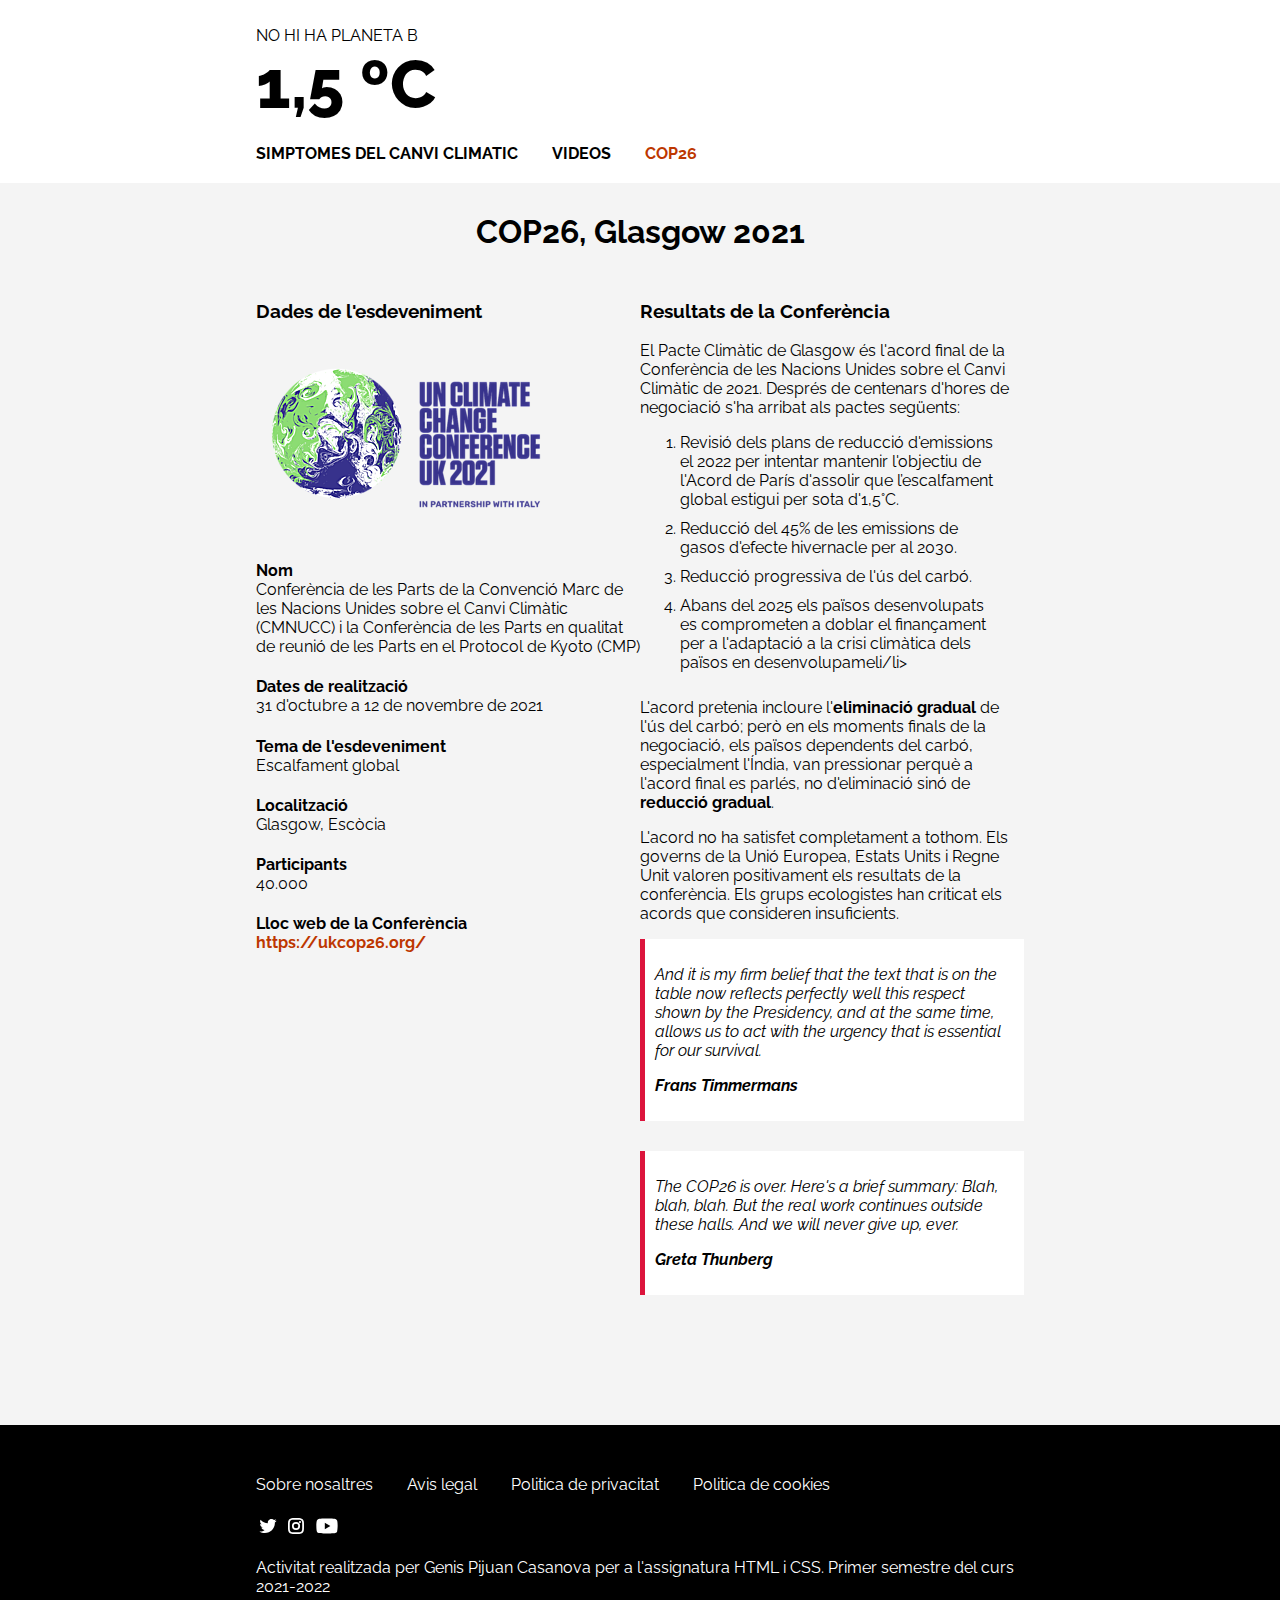
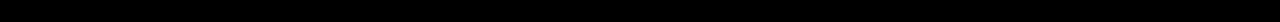
==== cop26.html @ 016f0b59 "Add files via upload" ====
<!DOCTYPE html>
<html lang="ca">
<head>
	<title>cop26</title>
	<meta charset="utf-8">
	<link rel="stylesheet" type="text/css" href="css/estils.css">
	<link href="https://fonts.googleapis.com/css2?family=Raleway:ital,wght@0,400;0,600;0,800;1,400&display=swap" rel="stylesheet">
</head>
<body>
	<header>
		<div class="web-resize">
			<div class="noplaneta">
				<p>NO HI HA PLANETA B</p>
			</div>
			<div class="temp">
				<a href="index.html">1,5 ºC</a>
			</div>
			<nav>
				<ul>
					<li><a href="simptomes.html">SIMPTOMES DEL CANVI CLIMATIC</a></li>
					<li><a href="videos.html">VIDEOS</a></li>
					<li><a class="active" href="cop26.html">COP26</a></li>
				</ul>
			</nav>
		</div>
	</header>
	<main>
		<div class="web-resize">
			<h1>COP26, Glasgow 2021</h1>
			<section class="section-cop26">
				<article class="article-cop26">
					<h3>Dades de l'esdeveniment</h3>
					<img class="img-cop26" src="img/COP26_Logo.png" alt="logo cop26">
					<h4>Nom</h4>
					<p class="p-cop26">Conferència de les Parts de la Convenció Marc de les Nacions Unides sobre el Canvi Climàtic (CMNUCC) i la Conferència de les Parts en qualitat de reunió de les Parts en el Protocol de Kyoto (CMP)</p>
					<h4>Dates de realització</h4>
					<p class="p-cop26">31 d'octubre a 12 de novembre de 2021</p>
					<h4>Tema de l'esdeveniment</h4>
					<p class="p-cop26">Escalfament global</p>
					<h4>Localització</h4>
					<p class="p-cop26">Glasgow, Escòcia</p>
					<h4>Participants</h4>
					<p class="p-cop26">40.000</p>
					<h4>Lloc web de la Conferència</h4>
					<p class="p-cop26"><a class="link" href="https://ukcop26.org/">https://ukcop26.org/</a></p>
				</article>
				<article class="article-cop26">
					<h3>Resultats de la Conferència</h3>
					<p>El Pacte Climàtic de Glasgow és l'acord final de la Conferència de les Nacions Unides sobre el Canvi Climàtic de 2021. Després de centenars d'hores de negociació s'ha arribat als pactes següents:</p>
					<ol>
						<li class="li-cop26">Revisió dels plans de reducció d'emissions el 2022 per intentar mantenir l'objectiu de l'Acord de París d'assolir que l’escalfament global estigui per sota d'1,5°C.</li>
						<li class="li-cop26">Reducció del 45% de les emissions de gasos d'efecte hivernacle per al 2030.</li>
						<li class="li-cop26">Reducció progressiva de l'ús del carbó.</li>
						<li class="li-cop26">Abans del 2025 els països desenvolupats es comprometen a doblar el finançament per a l'adaptació a la crisi climàtica dels països en desenvolupameli/li>						
					</ol>
					<p>L'acord pretenia incloure l'<b>eliminació gradual</b> de l'ús del carbó; però en els moments finals de la negociació, els països dependents del carbó, especialment l'Índia, van pressionar perquè a l'acord final es parlés, no d'eliminació sinó de <b>reducció gradual</b>.</p>
					<p>L'acord no ha satisfet completament a tothom. Els governs de la Unió Europea, Estats Units i Regne Unit valoren positivament els resultats de la conferència. Els grups ecologistes han criticat els acords que consideren insuficients.</p>
					<div class="box-cop26">
						<p><i>And it is my firm belief that the text that is on the table now reflects perfectly well this respect shown by the Presidency, and at the same time, allows us to act with the urgency that is essential for our survival.</i> </p>
						<p><i><b>Frans Timmermans</b></i></p>
					</div>
					<div class="box-cop26">
						<p><i>The COP26 is over. Here's a brief summary: Blah, blah, blah. But the real work continues outside these halls. And we will never give up, ever.</i></p>
						<p><i><b>Greta Thunberg</b></i></p>
					</div>					
				</article>
			</section>
		</div>
	</main>
	<footer>
		<div class="web-resize">
			<li><a href=".htm">Sobre nosaltres</a></li>
			<li><a href=".html">Avis legal</a></li>
			<li><a href=".html">Politica de privacitat</a></li>
			<li><a href=".html">Politica de cookies</a></li>
			<div class="footer-div">
				<a href=".html"><img src="img/twitter.svg" alt="icona de Twitter"></a>
				<a href=".html"><img src="img/instagram.svg" alt="icona de Instagram"></a>
				<a href=".html"><img src="img/youtube.svg" alt="icona de Youtube"></a>
			</div>
			<p>Activitat realitzada per Genis Pijuan Casanova per a l'assignatura HTML i CSS. Primer semestre del curs 2021-2022</p>
		</div>
	</footer>
</body>
</html>
---- css/estils.css ----
:root {
  --negre: rgb(0, 0, 0);
  --blanc: rgb(255, 255, 255);
  --colorlinks: rgb(189, 55, 0);
  --colormain: rgb(244, 244, 244);
}

body{
    font-family: Raleway;
    margin: unset;
}
ul {
    list-style-type: none;
    margin: 0;
    padding: 0;
    padding-bottom: 20px;
}
a {
    text-decoration:none;
}
header li {
    padding-top: 5px;
    font-weight: bold;
}
header a:hover {
    color: rgba(0,0,0,0.5);
}
header a {
    color:black;
}
footer a{
    color: white;
}
footer a:hover {
    color: var(--colorlinks);
}
footer img:hover {
    opacity: 0.7;
}
footer p{
    color: white;
}
main{
    background-color: var(--colormain);
    text-align: center;
    padding-bottom: 100px;
}
footer {
    background-color: black;
    padding-top: 50px;
    text-decoration-color: white;
    padding-bottom: 10px;
}
h1{
    padding-top: 30px;
    margin-top: 0px;
    padding-bottom: 10px;
}
li {
    display: inline;
    padding-right: 30px;
}
.web-resize{
    margin-left: 20%;
    margin-right: 20%;
}
article{
    background-color: white;
    flex: 200px;
    text-align: center;
}
.footer-div {
    padding-top: 20px;
}
.noplaneta{
    padding-top: 10px;
}
.noplaneta p{
    margin-bottom: unset;
}
.active {
    color: var(--colorlinks);
}
.link {
    color: var(--colorlinks);
    font-weight: bold;
}
.link:hover {
    color: var(--negre);
}


/*----------videos----------*/
.section-videos {
    display: grid;
    grid-template-columns: repeat(2, 1fr);
}
.article-video{
    background-color: white;
    margin-bottom: 40px;
    margin-left: 10px;
    margin-right: 10px;
    text-align: center;
}
.temp{
    font-size: 50pt;
    font-weight: 800;
    font-family: Raleway;
    padding-bottom: 20px;    
}

.embed-container {
    position: relative;
    padding-bottom: 56.25%;
    height: 0;
    overflow: hidden;
}
.embed-container iframe {
    position: absolute;
    top:0;
    left: 0;
    width: 100%;
    height: 100%;
}


/*----------Simptomes----------*/
.article-simptomes{
    display: flex;
    flex-wrap: wrap;
    background-color: white;
    margin-bottom: 20px;
}
.article-simptomes div {
    flex-basis: 1px;
    flex-grow: 1;
}
.seccio-imatge {
    padding: 20px 0px 20px 20px;
}
.seccio-text{
    padding: 20px;
    text-align: left;
}
.seccio-buida {
    background-color: var(--colormain);
}


/*----------cop26----------*/
.section-cop26 {
    display: flex;
    flex-direction: row;
}
.article-cop26 {
    text-align: left;
    background-color: unset;
}
h4 {
    margin-bottom: 0px;
}
.p-cop26 {
    margin-top: 0px;
}
.li-cop26 {
    padding-bottom: 10px;
    display: revert;
}
.box-cop26 {
    background-color: white;
    border-left-style: solid;
    border-left-color: rgb(220,20,60);
    border-left-width: 5px;
    padding: 10px;
    margin-bottom: 30px;
}


/*----------index----------*/
.index-img{
    background-image: url("../img/bg-hero-home.jpg");
    background-size: cover;
    resize: both;
    width: 100%;
    height: 300px;
    display: flex;
    justify-content: center;
    align-content: center;
    flex-direction: column;
    color: white;

}
.index-img p {
    font-size: 55px;
    text-align: left;
    margin-left: 20%;
    margin-right: 20%;
}
.text-left{
    text-align: left;
}
.section-index {
    display: flex;
    flex-direction: row;
}
#padd-top{
    padding-top: 100px;
    margin-bottom: unset;
}
.noticia{
    padding: 0px 20px 40px 20px;
    text-align: left;
    flex: 200px;
    background-color: unset;
}
.noticia a{
    text-align: left;
    color: var(--colorlinks);
    display: block;
    font-weight: bold;
}
.noticia a:hover {
    color: var(--negre);
}
.mes-link{
    text-decoration:underline;
    text-decoration-style: dotted;
    text-underline-offset: 10px;
    color: var(--colorlinks);
    font-weight: bold;
}
.mes-link:hover {
    color: var(--negre);
}
.formulari{
    background-color: rgb(242, 232, 228);
    padding-top: 20px;
    padding-right: 10%;
    padding-left: 10%;
    text-align: left;
}
.form-input {
    width: 100%;
    margin-top: 20px;
    height: 50px;
    font-size: 20px;
    padding-left: 20px;
    border-style: solid;
}
.formulari h1{
    margin-bottom: unset;
    text-align: center;
}
.checkbox-input {
    outline: 1px solid;    
}
.button {
    background-color: var(--colorlinks);
    color: var(--blanc);
    border: unset;
    width: 40%;
    height: 50px;
    margin-top: 20px;
    margin-bottom: 50px;
}
.button:hover {
    background-color: var(--negre);
    color: var(--blanc);
}
.form-size {
    padding-left: 35%;
    padding-right: 35%;
}


@media all and (max-width:767px) {
    body {
        text-align: center;
    }
    main {
        padding: 10px;
        padding-bottom: 40px;
    }
    header {
        position: -webkit-sticky; /* Safari */
        position: sticky;
        top: 0;
        background-color: white;
        z-index: 99;
    }
    .web-resize{
        margin-left: unset;
        margin-right: unset;
    }
    li {
        display: revert;
        padding-right: unset;
    }


    /*----------videos----------*/    
    main .section-videos {
        display: grid;
        grid-template-columns: repeat(1, 1fr);
    }

    /*----------cop26----------*/
    .section-cop26 {
        flex-direction: column;
        padding: 10px;
    }

    /*----------index----------*/
    .section-index {
        display: unset;
    }
    .form-size {
        padding-left: unset;
        padding-right: unset;
    }
    .index-img p {
        text-align: left;
        padding-left: 10px;
        margin-left: unset;
        margin-right: unset;

    }

    /*----------simptomes----------*/
    .article-simptomes {
        display: unset;
        flex-wrap: unset;
    }
    .seccio-text {
        padding-top: unset;
        padding-left: unset;
        padding-right: unset;
    }
    .seccio-imatge {
        padding-bottom: unset;
        padding-left: unset;
    }
}
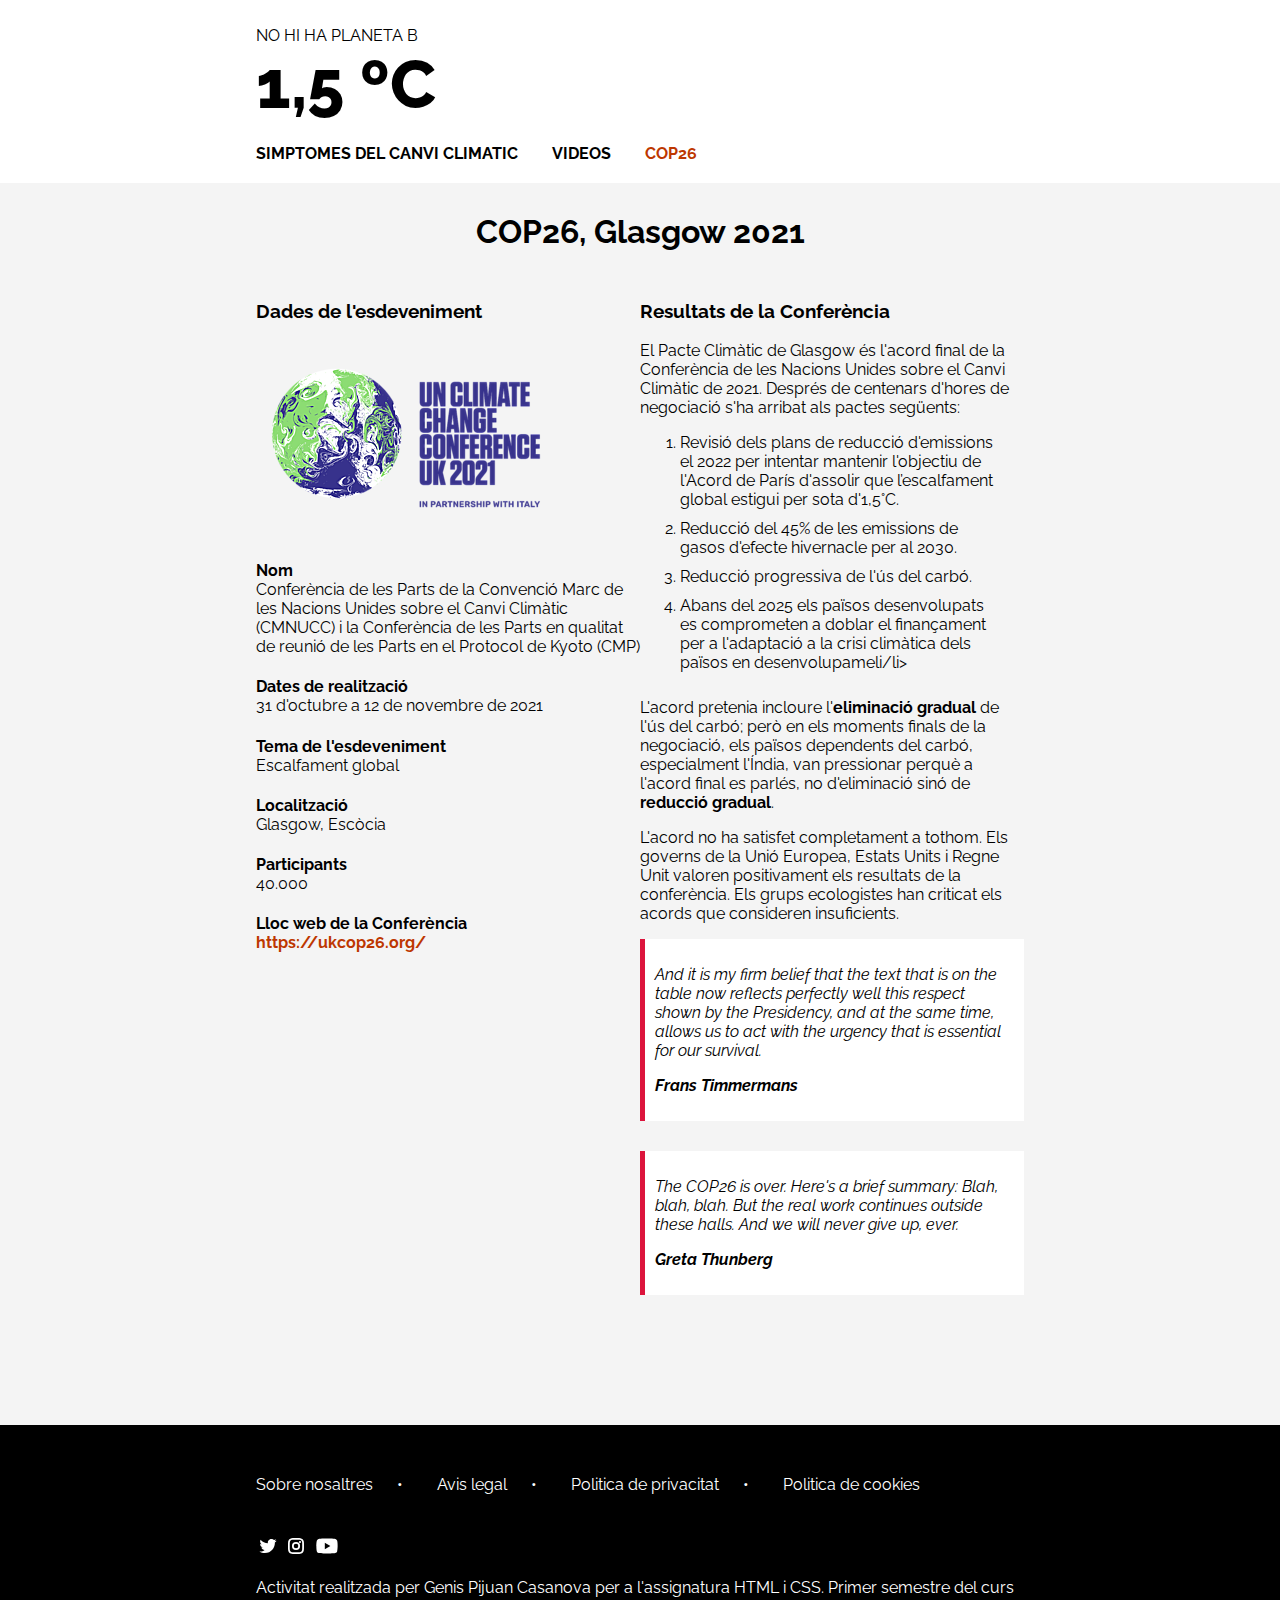
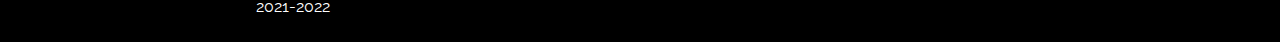
==== commit af94afbd: "Add files via upload" ====
--- a/cop26.html
+++ b/cop26.html
@@ -69,10 +69,12 @@
 	</main>
 	<footer>
 		<div class="web-resize">
-			<li><a href=".htm">Sobre nosaltres</a></li>
-			<li><a href=".html">Avis legal</a></li>
-			<li><a href=".html">Politica de privacitat</a></li>
-			<li><a href=".html">Politica de cookies</a></li>
+			<ul>
+				<li><a href=".htm">Sobre nosaltres</a></li>
+				<li><a href=".html">Avis legal</a></li>
+				<li><a href=".html">Politica de privacitat</a></li>
+				<li><a href=".html">Politica de cookies</a></li>
+			</ul>
 			<div class="footer-div">
 				<a href=".html"><img src="img/twitter.svg" alt="icona de Twitter"></a>
 				<a href=".html"><img src="img/instagram.svg" alt="icona de Instagram"></a>
--- a/css/estils.css
+++ b/css/estils.css
@@ -51,6 +51,11 @@
     text-decoration-color: white;
     padding-bottom: 10px;
 }
+footer ul li:not(:last-child):after { 
+    content: " \2022";
+    color: var(--blanc);
+    padding-left: 20px;  
+}
 h1{
     padding-top: 30px;
     margin-top: 0px;
@@ -87,6 +92,16 @@
 }
 .link:hover {
     color: var(--negre);
+}
+.img {
+    width: 100%;
+}
+.img-full {
+    width: 100%;
+    height: 100%;
+}
+iframe {
+    border: 0px;
 }
 
 
@@ -198,6 +213,7 @@
 }
 .text-left{
     text-align: left;
+    font-size: 2rem;
 }
 .section-index {
     display: flex;
@@ -250,6 +266,7 @@
 .formulari h1{
     margin-bottom: unset;
     text-align: center;
+    font-size: 2.7rem;
 }
 .checkbox-input {
     outline: 1px solid;    
@@ -268,8 +285,8 @@
     color: var(--blanc);
 }
 .form-size {
-    padding-left: 35%;
-    padding-right: 35%;
+    padding-left: 30%;
+    padding-right: 30%;
 }
 
 
@@ -297,6 +314,10 @@
         padding-right: unset;
     }
 
+    footer ul li:not(:last-child):after { 
+        content: unset;
+    }
+
 
     /*----------videos----------*/    
     main .section-videos {
@@ -328,8 +349,9 @@
 
     /*----------simptomes----------*/
     .article-simptomes {
-        display: unset;
+        display: revert;
         flex-wrap: unset;
+        padding: 10px;
     }
     .seccio-text {
         padding-top: unset;
